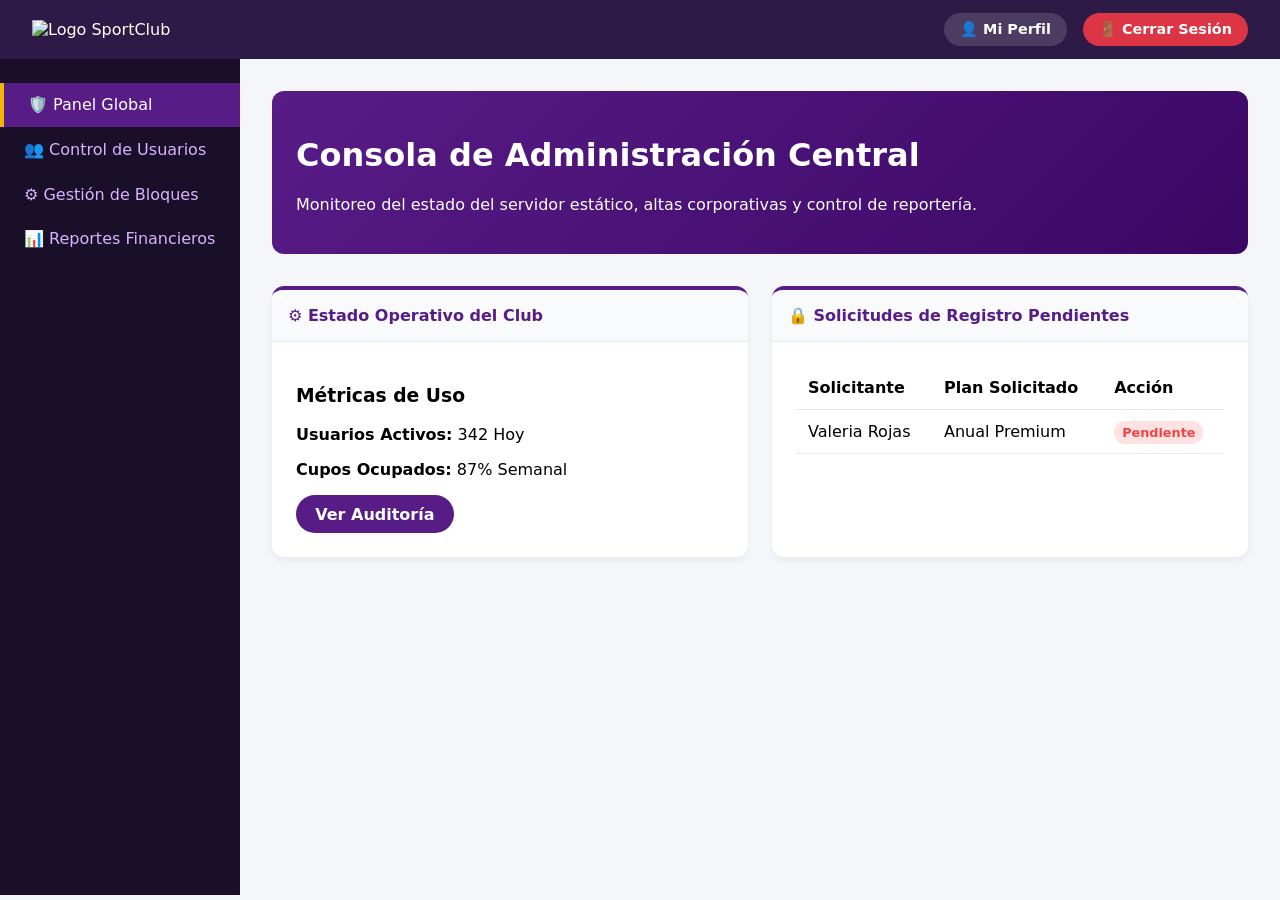
==== auth/dashboardAdmin.html @ 52561654 "creación de los dashboard de los 3 perfiles junto con sus css" ====
<!DOCTYPE html>
<html lang="es">
<head>
    <meta charset="UTF-8">
    <meta name="viewport" content="width=device-width, initial-scale=1.0">
    <title>Dashboard Administrador - SportClub</title>
    <link href="../css/dashboardAdmin.css" rel="stylesheet">
</head>
<body>

    <!-- 1. Header Obligatorio -->
    <header class="db-header">
        <div class="header-brand">
            <img src="../assets/logo_empresa_letra_v1.png" alt="Logo SportClub" class="logo-img">
        </div>
        <div class="header-actions">
            <a href="perfil.html" class="btn-header btn-profile">👤 Mi Perfil</a>
            <a href="login.html" class="btn-header btn-logout">🚪 Cerrar Sesión</a>
        </div>
    </header>

    <div class="db-container">
        <!-- 2. Navegación Obligatoria (Rol: Administrador) -->
        <nav class="db-nav">
            <ul class="nav-list">
                <li><a href="dashboardAdmin.html" class="nav-link active">🛡️ Panel Global</a></li>
                <li><a href="usuariosAdmin.html" class="nav-link">👥 Control de Usuarios</a></li>
                <li><a href="clasesAdmin.html" class="nav-link">⚙️ Gestión de Bloques</a></li>
                <li><a href="reportes.html" class="nav-link">📊 Reportes Financieros</a></li>
            </ul>
        </nav>

        <!-- 3. Layout Principal (Identidad: Morado Tecnológico) -->
        <main class="db-main">
            <div class="welcome-banner">
                <h1>Consola de Administración Central</h1>
                <p>Monitoreo del estado del servidor estático, altas corporativas y control de reportería.</p>
            </div>

            <div class="grid-content">
                <div class="card">
                    <div class="card-header">⚙️ Estado Operativo del Club</div>
                    <div class="card-body">
                        <h3>Métricas de Uso</h3>
                        <p><strong>Usuarios Activos:</strong> 342 Hoy</p>
                        <p><strong>Cupos Ocupados:</strong> 87% Semanal</p>
                        <a href="reportes.html" class="btn-primary">Ver Auditoría</a>
                    </div>
                </div>

                <div class="card">
                    <div class="card-header">🔒 Solicitudes de Registro Pendientes</div>
                    <div class="card-body">
                        <table class="data-table">
                            <thead>
                                <tr>
                                    <th>Solicitante</th>
                                    <th>Plan Solicitado</th>
                                    <th>Acción</th>
                                </tr>
                            </thead>
                            <tbody>
                                <tr>
                                    <td>Valeria Rojas</td>
                                    <td>Anual Premium</td>
                                    <td><span class="badge danger">Pendiente</span></td>
                                </tr>
                            </tbody>
                        </table>
                    </div>
                </div>
            </div>
        </main>
    </div>

</body>
</html>
---- css/dashboardAdmin.css ----
/* Base idéntica para mantener estructura base común */
body {
    margin: 0;
    font-family: system-ui, -apple-system, sans-serif;
    background-color: #f4f6f9;
}

.db-header {
    background-color: #2E1A47;
    color: white;
    padding: 0.8rem 2rem;
    display: flex;
    justify-content: space-between;
    align-items: center;
}

.logo-img { height: 40px; }
.header-actions { display: flex; gap: 1rem; }
.btn-header {
    text-decoration: none;
    color: white;
    padding: 0.5rem 1rem;
    border-radius: 20px;
    font-size: 0.9rem;
    font-weight: 600;
}
.btn-profile { background-color: rgba(255,255,255,0.15); }
.btn-logout { background-color: #dc3545; }

.db-container { display: flex; min-height: calc(100vh - 64px); }

/* Navegación - DIFERENCIACIÓN MORADO OSCURO INTENSO / CORPORATIVO */
.db-nav {
    width: 240px;
    background-color: #1a0f29; /* Súper oscuro */
    padding: 1.5rem 0;
}

.nav-list { list-style: none; padding: 0; margin: 0; }
.nav-link {
    display: block;
    color: #d8b4fe;
    padding: 0.8rem 1.5rem;
    text-decoration: none;
    font-weight: 500;
}

.nav-link:hover, .nav-link.active {
    color: white;
    background-color: #581c87; /* Morado Administrador Elitista */
    border-left: 4px solid #F2B705;
}

.db-main { flex-grow: 1; padding: 2rem; }

/* Banner con degradado morado intenso */
.welcome-banner {
    background: linear-gradient(135deg, #581c87, #3b0764);
    color: white;
    padding: 1.5rem;
    border-radius: 12px;
    margin-bottom: 2rem;
}

.grid-content {
    display: grid;
    grid-template-columns: repeat(auto-fit, minmax(300px, 1fr));
    gap: 1.5rem;
}

.card {
    background: white;
    border-radius: 12px;
    box-shadow: 0 4px 6px rgba(0,0,0,0.05);
    overflow: hidden;
    border-top: 4px solid #581c87; /* Identidad Morada */
}

.card-header {
    background-color: #f8fafc;
    padding: 1rem;
    font-weight: 700;
    color: #581c87;
    border-bottom: 1px solid #e2e8f0;
}

.card-body { padding: 1.5rem; }

/* Botón destacado Morado */
.btn-primary {
    display: inline-block;
    background-color: #581c87;
    color: white;
    padding: 0.6rem 1.2rem;
    border-radius: 20px;
    text-decoration: none;
    font-weight: 600;
}
.btn-primary:hover { background-color: #3b0764; }

.data-table { width: 100%; border-collapse: collapse; }
.data-table th, .data-table td { padding: 0.75rem; text-align: left; border-bottom: 1px solid #e2e8f0; }

.badge.danger {
    background-color: #fee2e2;
    color: #ef4444;
    padding: 0.25rem 0.5rem;
    border-radius: 12px;
    font-size: 0.8rem;
    font-weight: 600;
}
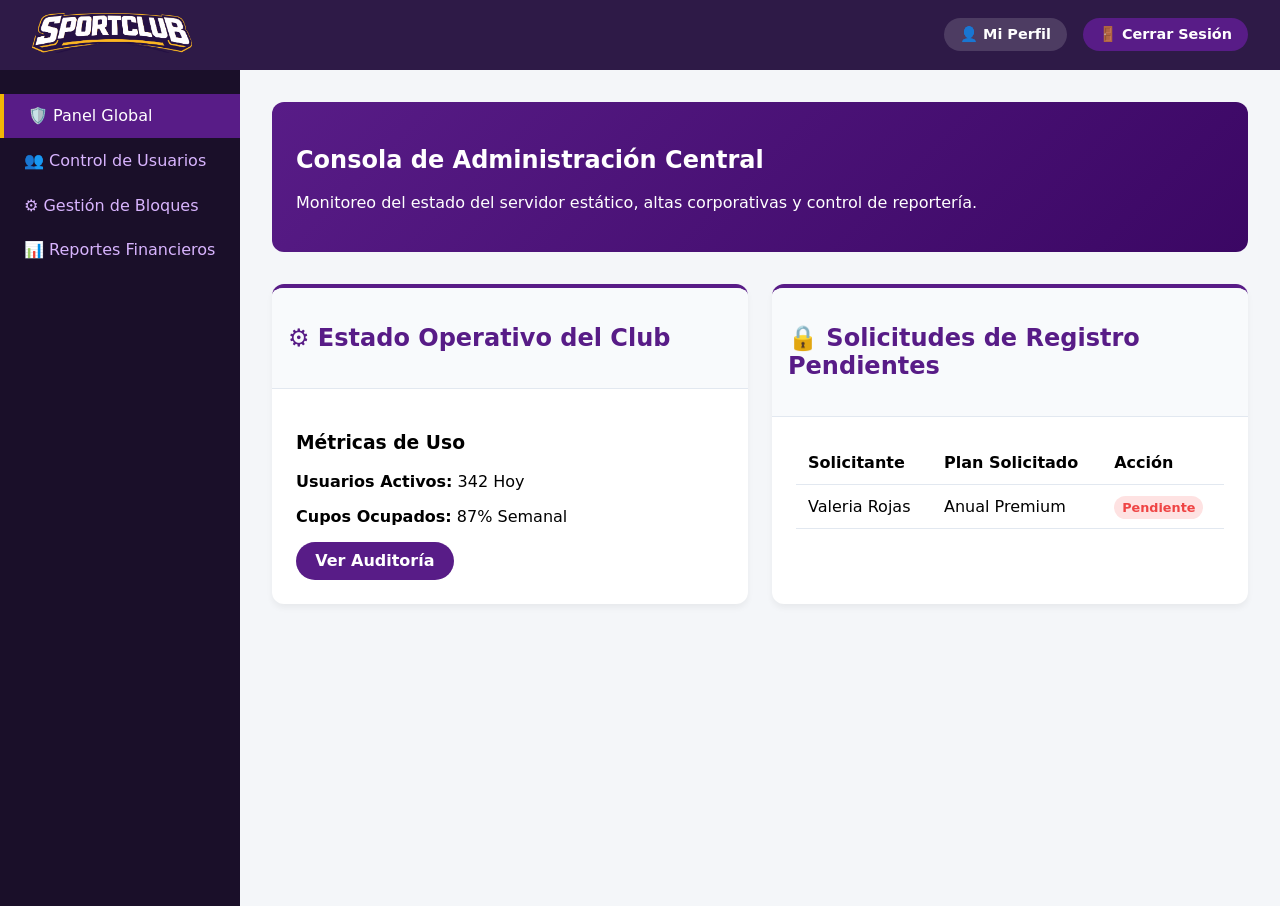
==== commit 64762466: "revisión de todo el codigo , borrando comentarios y espacios no necesarios en mi codigo" ====
--- a/auth/dashboardAdmin.html
+++ b/auth/dashboardAdmin.html
@@ -8,48 +8,51 @@
 </head>
 <body>
 
-    <!-- 1. Header Obligatorio -->
     <header class="db-header">
         <div class="header-brand">
             <img src="../assets/logo_empresa_letra_v1.png" alt="Logo SportClub" class="logo-img">
         </div>
         <div class="header-actions">
-            <a href="perfil.html" class="btn-header btn-profile">👤 Mi Perfil</a>
+            <a href="mantenimiento.html" class="btn-header btn-profile">👤 Mi Perfil</a>
             <a href="login.html" class="btn-header btn-logout">🚪 Cerrar Sesión</a>
         </div>
     </header>
 
     <div class="db-container">
-        <!-- 2. Navegación Obligatoria (Rol: Administrador) -->
         <nav class="db-nav">
             <ul class="nav-list">
                 <li><a href="dashboardAdmin.html" class="nav-link active">🛡️ Panel Global</a></li>
-                <li><a href="usuariosAdmin.html" class="nav-link">👥 Control de Usuarios</a></li>
-                <li><a href="clasesAdmin.html" class="nav-link">⚙️ Gestión de Bloques</a></li>
-                <li><a href="reportes.html" class="nav-link">📊 Reportes Financieros</a></li>
+                <li><a href="mantenimiento.html" class="nav-link">👥 Control de Usuarios</a></li>
+                <li><a href="mantenimiento.html" class="nav-link">⚙️ Gestión de Bloques</a></li>
+                <li><a href="mantenimiento.html" class="nav-link">📊 Reportes Financieros</a></li>
             </ul>
         </nav>
 
-        <!-- 3. Layout Principal (Identidad: Morado Tecnológico) -->
         <main class="db-main">
-            <div class="welcome-banner">
+            
+            <section class="welcome-banner">
                 <h1>Consola de Administración Central</h1>
                 <p>Monitoreo del estado del servidor estático, altas corporativas y control de reportería.</p>
-            </div>
+            </section>
 
             <div class="grid-content">
-                <div class="card">
-                    <div class="card-header">⚙️ Estado Operativo del Club</div>
+                
+                <article class="card">
+                    <header class="card-header">
+                        <h2>⚙️ Estado Operativo del Club</h2>
+                    </header>
                     <div class="card-body">
                         <h3>Métricas de Uso</h3>
                         <p><strong>Usuarios Activos:</strong> 342 Hoy</p>
                         <p><strong>Cupos Ocupados:</strong> 87% Semanal</p>
-                        <a href="reportes.html" class="btn-primary">Ver Auditoría</a>
+                        <a href="mantenimiento.html" class="btn-primary">Ver Auditoría</a>
                     </div>
-                </div>
+                </article>
 
-                <div class="card">
-                    <div class="card-header">🔒 Solicitudes de Registro Pendientes</div>
+                <article class="card">
+                    <header class="card-header">
+                        <h2>🔒 Solicitudes de Registro Pendientes</h2>
+                    </header>
                     <div class="card-body">
                         <table class="data-table">
                             <thead>
@@ -68,7 +71,8 @@
                             </tbody>
                         </table>
                     </div>
-                </div>
+                </article>
+
             </div>
         </main>
     </div>
--- a/css/dashboardAdmin.css
+++ b/css/dashboardAdmin.css
@@ -1,4 +1,3 @@
-/* Base idéntica para mantener estructura base común */
 body {
     margin: 0;
     font-family: system-ui, -apple-system, sans-serif;
@@ -25,14 +24,16 @@
     font-weight: 600;
 }
 .btn-profile { background-color: rgba(255,255,255,0.15); }
-.btn-logout { background-color: #dc3545; }
+.btn-profile:hover { background-color: rgba(255,255,255,0.3); }
+.btn-logout { background-color: #581c87; }
+.btn-logout:hover { background-color: #bd2130; }
 
 .db-container { display: flex; min-height: calc(100vh - 64px); }
 
-/* Navegación - DIFERENCIACIÓN MORADO OSCURO INTENSO / CORPORATIVO */
+/* Navegación  */
 .db-nav {
     width: 240px;
-    background-color: #1a0f29; /* Súper oscuro */
+    background-color: #1a0f29; 
     padding: 1.5rem 0;
 }
 
@@ -47,13 +48,13 @@
 
 .nav-link:hover, .nav-link.active {
     color: white;
-    background-color: #581c87; /* Morado Administrador Elitista */
+    background-color: #581c87;
     border-left: 4px solid #F2B705;
 }
 
 .db-main { flex-grow: 1; padding: 2rem; }
 
-/* Banner con degradado morado intenso */
+/* Banner  */
 .welcome-banner {
     background: linear-gradient(135deg, #581c87, #3b0764);
     color: white;
@@ -73,7 +74,7 @@
     border-radius: 12px;
     box-shadow: 0 4px 6px rgba(0,0,0,0.05);
     overflow: hidden;
-    border-top: 4px solid #581c87; /* Identidad Morada */
+    border-top: 4px solid #581c87; 
 }
 
 .card-header {
@@ -86,7 +87,6 @@
 
 .card-body { padding: 1.5rem; }
 
-/* Botón destacado Morado */
 .btn-primary {
     display: inline-block;
     background-color: #581c87;
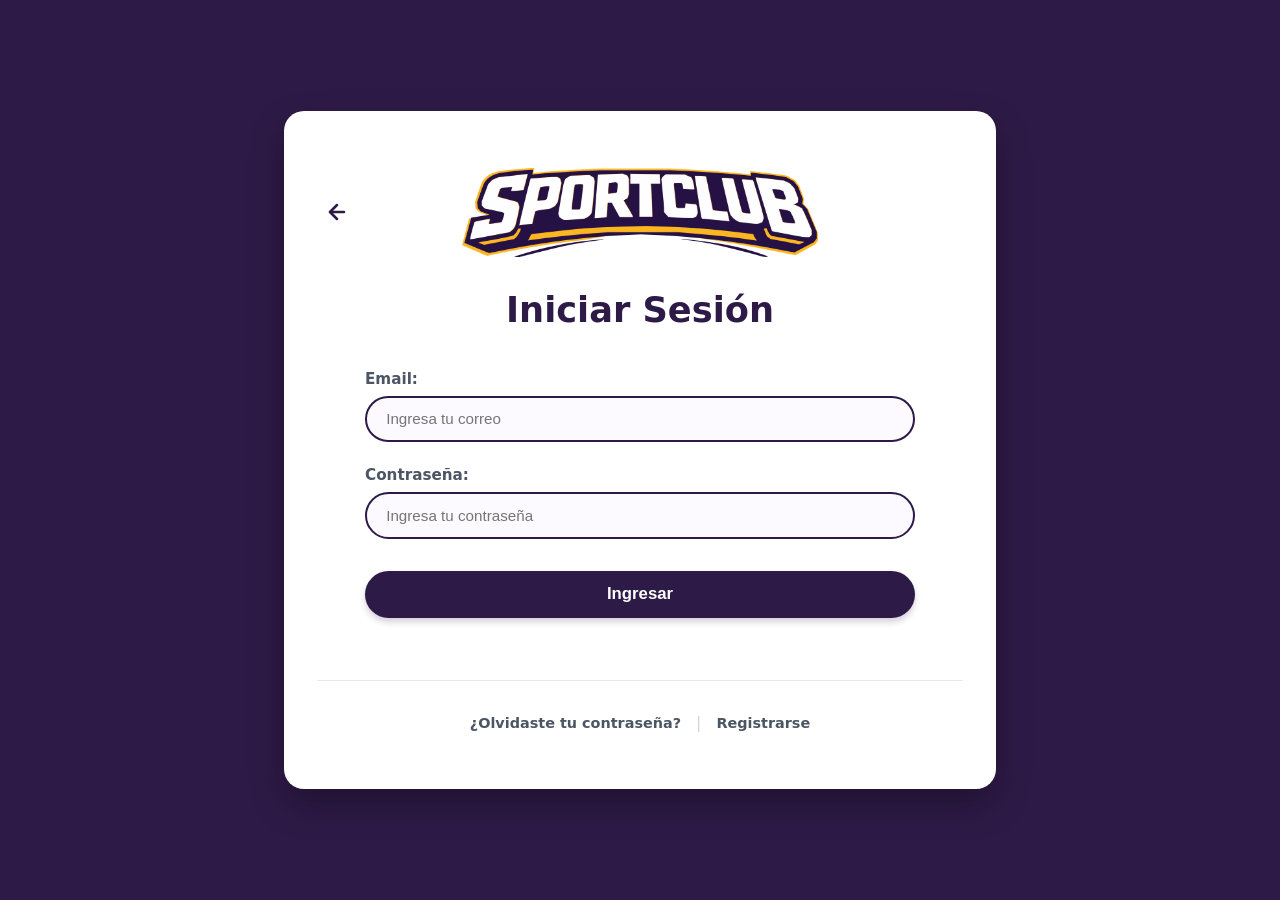
==== commit 996dbed5: "creacion de la vista para poder crear el crud del administrador" ====
--- a/auth/dashboardAdmin.html
+++ b/auth/dashboardAdmin.html
@@ -3,8 +3,13 @@
 <head>
     <meta charset="UTF-8">
     <meta name="viewport" content="width=device-width, initial-scale=1.0">
-    <title>Dashboard Administrador - SportClub</title>
+    <title>Gestión de Usuarios - SportClub</title>
     <link href="../css/dashboardAdmin.css" rel="stylesheet">
+    <script>
+        window.requiredRole = 'admin';
+    </script>
+    <script src="../js/auth-guard.js"></script>
+    <script defer src="../js/crudUsuarios.js"></script>
 </head>
 <body>
 
@@ -19,56 +24,45 @@
     </header>
 
     <div class="db-container">
+        
         <nav class="db-nav">
             <ul class="nav-list">
-                <li><a href="dashboardAdmin.html" class="nav-link active">🛡️ Panel Global</a></li>
-                <li><a href="mantenimiento.html" class="nav-link">👥 Control de Usuarios</a></li>
-                <li><a href="mantenimiento.html" class="nav-link">⚙️ Gestión de Bloques</a></li>
-                <li><a href="mantenimiento.html" class="nav-link">📊 Reportes Financieros</a></li>
+                <li><a href="dashboardAdmin.html" class="nav-link">🛡️ Panel Global</a></li>
+                <li><a href="#" class="nav-link active">👥 Usuarios</a></li>
             </ul>
         </nav>
 
         <main class="db-main">
             
             <section class="welcome-banner">
-                <h1>Consola de Administración Central</h1>
-                <p>Monitoreo del estado del servidor estático, altas corporativas y control de reportería.</p>
+                <h1>Gestión de Usuarios</h1>
+                <p>Administra los usuarios del sistema: visualiza, crea, edita y elimina registros de la base de datos de forma segura.</p>
             </section>
 
-            <div class="grid-content">
+            <div id="crudMessageContainer" class="feedback-container"></div>
+
+            <div class="grid-content full-width-grid">
                 
                 <article class="card">
-                    <header class="card-header">
-                        <h2>⚙️ Estado Operativo del Club</h2>
+                    <header class="card-header-actions">
+                        <h2>👥 Listado Maestro de Usuarios</h2>
+                        <button id="btnAbrirCrear" class="btn-primary btn-success-action">➕ Nuevo Usuario</button>
                     </header>
-                    <div class="card-body">
-                        <h3>Métricas de Uso</h3>
-                        <p><strong>Usuarios Activos:</strong> 342 Hoy</p>
-                        <p><strong>Cupos Ocupados:</strong> 87% Semanal</p>
-                        <a href="mantenimiento.html" class="btn-primary">Ver Auditoría</a>
-                    </div>
-                </article>
-
-                <article class="card">
-                    <header class="card-header">
-                        <h2>🔒 Solicitudes de Registro Pendientes</h2>
-                    </header>
+                    
                     <div class="card-body">
                         <table class="data-table">
                             <thead>
                                 <tr>
-                                    <th>Solicitante</th>
-                                    <th>Plan Solicitado</th>
-                                    <th>Acción</th>
+                                    <th>ID</th>
+                                    <th>Nombre Completo</th>
+                                    <th>Email</th>
+                                    <th>Rol</th>
+                                    <th>Fecha de Registro</th>
+                                    <th>Acciones</th>
                                 </tr>
                             </thead>
-                            <tbody>
-                                <tr>
-                                    <td>Valeria Rojas</td>
-                                    <td>Anual Premium</td>
-                                    <td><span class="badge danger">Pendiente</span></td>
-                                </tr>
-                            </tbody>
+                            <tbody id="tablaUsuariosBody">
+                                </tbody>
                         </table>
                     </div>
                 </article>
@@ -77,5 +71,59 @@
         </main>
     </div>
 
+    <div id="usuarioModal" class="modal-overlay modal-oculto">
+        <div class="modal-card">
+            <header class="modal-header">
+                <h2 id="modalTitulo">Formulario Nuevo Usuario</h2>
+                <span id="btnCerrarModal" class="btn-modal-close">&times;</span>
+            </header>
+            
+            <div class="modal-body">
+                <form id="usuarioForm" novalidate>
+                    <input type="hidden" id="crudUserId">
+
+                    <fieldset class="formulario-registro">
+                        <label for="crudFullName">Nombre Completo</label>
+                        <input type="text" id="crudFullName" placeholder="Ingresa Nombre y Apellido">
+                        <span class="field-feedback error-text" id="errorFullName"></span>
+                    </fieldset>
+
+                    <fieldset class="formulario-registro">
+                        <label for="crudEmail">Email</label>
+                        <input type="email" id="crudEmail" placeholder="correo@ejemplo.com">
+                        <span class="field-feedback error-text" id="errorEmail"></span>
+                    </fieldset>
+
+                    <fieldset class="formulario-registro">
+                        <label for="crudRole">Rol del Sistema</label>
+                        <select id="crudRole" class="select-personalizado">
+                            <option value="">-- Selecciona un Rol --</option>
+                            <option value="admin">Administrador (Admin)</option>
+                            <option value="coach">Entrenador (Coach)</option>
+                            <option value="user">Usuario (Cliente)</option>
+                        </select>
+                        <span class="field-feedback error-text" id="errorRole"></span>
+                    </fieldset>
+
+                    <fieldset class="formulario-registro" id="grupoPassword">
+                        <label for="crudPassword">Contraseña</label>
+                        <input type="password" id="crudPassword" placeholder="Mínimo 8 caracteres">
+                        <span class="field-feedback error-text" id="errorPassword"></span>
+                    </fieldset>
+
+                    <fieldset class="formulario-registro" id="grupoConfirmPassword">
+                        <label for="crudConfirmPassword">Confirmar Contraseña</label>
+                        <input type="password" id="crudConfirmPassword" placeholder="Repite la contraseña">
+                        <span class="field-feedback error-text" id="errorConfirmPassword"></span>
+                    </fieldset>
+
+                    <div class="modal-footer">
+                        <button type="submit" id="btnGuardarModal" class="btn-block">Guardar Usuario</button>
+                    </div>
+                </form>
+            </div>
+        </div>
+    </div>
+
 </body>
 </html>
--- a/css/dashboardAdmin.css
+++ b/css/dashboardAdmin.css
@@ -108,4 +108,220 @@
     border-radius: 12px;
     font-size: 0.8rem;
     font-weight: 600;
+}
+
+/* ==========================================================================
+   🛠️ EXTENSIÓN PARA EL MÓDULO DE GESTIÓN DE USUARIOS (CRUD)
+   ========================================================================== */
+
+/* Ajuste de ancho completo para la grilla cuando hay tablas grandes */
+.full-width-grid {
+    grid-template-columns: 1fr !important;
+}
+
+.card-header-actions {
+    display: flex;
+    justify-content: space-between;
+    align-items: center;
+    padding: 1.25rem 1.5rem;
+    border-bottom: 1px solid #e5e7eb;
+}
+
+.card-header-actions h2 {
+    margin: 0;
+    color: #2E1A47;
+    font-size: 1.3rem;
+}
+
+/* ➕ Botón Nuevo Usuario (Estilo Exclusivo) */
+.btn-success-action {
+    background-color: #1e7e34 !important;
+    color: #ffffff !important;
+    border: none;
+    padding: 0.6rem 1.2rem;
+    border-radius: 20px;
+    font-weight: 600;
+    cursor: pointer;
+    transition: all 0.2s ease;
+}
+
+.btn-success-action:hover {
+    background-color: #145522 !important;
+    transform: translateY(-1px);
+    box-shadow: 0 4px 8px rgba(20, 85, 34, 0.2);
+}
+
+/* ==========================================================================
+   🏷️ BADGES DE ROLES (OBLIGATORIOS POR RÚBRICA)
+   ========================================================================== */
+.badge {
+    display: inline-block;
+    padding: 0.35rem 0.75rem;
+    font-size: 0.8rem;
+    font-weight: 700;
+    border-radius: 12px;
+    text-transform: uppercase;
+    text-align: center;
+}
+
+.badge.admin {
+    background-color: #fde8e8;
+    color: #f83a3a; /* Rojo / Morado */
+    border: 1px solid #f8b4b4;
+}
+
+.badge.coach {
+    background-color: #e0f2fe;
+    color: #0369a1; /* Azul */
+    border: 1px solid #bae6fd;
+}
+
+.badge.user {
+    background-color: #e6f7ed;
+    color: #1e7e34; /* Verde */
+    border: 1px solid #c3e6cb;
+}
+
+/* ==========================================================================
+   🎛️ BOTONES DE ACCIÓN EN LA TABLA (✏️ / 🗑️)
+   ========================================================================== */
+.btn-accion {
+    padding: 6px 10px;
+    border: none;
+    border-radius: 6px;
+    cursor: pointer;
+    font-weight: 600;
+    margin-right: 6px;
+    transition: all 0.2s ease;
+}
+
+/* Editar: Amarillo/Azul según pauta */
+.btn-editar {
+    background-color: #F2B705;
+    color: #2E1A47;
+}
+
+.btn-editar:hover {
+    background-color: #d69e04;
+    transform: scale(1.05);
+}
+
+/* Eliminar: Rojo */
+.btn-eliminar {
+    background-color: #dc3545;
+    color: #ffffff;
+}
+
+.btn-eliminar:hover {
+    background-color: #bd2130;
+    transform: scale(1.05);
+}
+
+/* ==========================================================================
+   🪟 MODAL COHESIVO (OCULTO/VISIBLE)
+   ========================================================================== */
+.modal-overlay {
+    position: fixed;
+    top: 0;
+    left: 0;
+    width: 100%;
+    height: 100%;
+    background-color: rgba(46, 26, 71, 0.6); /* Fondo morado traslúcido */
+    display: flex;
+    justify-content: center;
+    align-items: center;
+    z-index: 1000;
+    transition: opacity 0.3s ease;
+}
+
+.modal-card {
+    background-color: #ffffff;
+    border-radius: 20px;
+    width: 100%;
+    max-width: 500px;
+    box-shadow: 0 20px 40px rgba(0, 0, 0, 0.4);
+    overflow: hidden;
+    animation: bajarModal 0.3s ease-out;
+}
+
+.modal-header {
+    background-color: #2E1A47;
+    color: #ffffff;
+    padding: 1.2rem 1.5rem;
+    display: flex;
+    justify-content: space-between;
+    align-items: center;
+}
+
+.modal-header h2 {
+    margin: 0;
+    font-size: 1.25rem;
+    font-weight: 700;
+}
+
+.btn-modal-close {
+    font-size: 1.8rem;
+    color: #ffffff;
+    cursor: pointer;
+    transition: color 0.2s;
+}
+
+.btn-modal-close:hover {
+    color: #F2B705;
+}
+
+.modal-body {
+    padding: 1.5rem;
+}
+
+.modal-footer {
+    margin-top: 1.5rem;
+}
+
+/* Clases de control de estado del Modal */
+.modal-oculto {
+    display: none !important;
+}
+
+@keyframes bajarModal {
+    from { transform: translateY(-50px); opacity: 0; }
+    to { transform: translateY(0); opacity: 1; }
+}
+
+/* Elementos de formulario específicos para el modal */
+.select-personalizado {
+    width: 100%;
+    padding: 0.8rem 1.2rem;
+    border: 2px solid #2E1A47;
+    border-radius: 25px;
+    font-size: 0.95rem;
+    background-color: #fcfaff;
+    color: #4b5563;
+    font-weight: 500;
+    cursor: pointer;
+}
+
+.select-personalizado:focus {
+    outline: none;
+    border-color: #F2B705;
+}
+
+/* ==========================================================================
+   🚨 ESTILOS DE VALIDACIÓN VISUAL (REQUERIDO POR PAUTA)
+   ========================================================================== */
+.registro-form input.is-invalid,
+.formulario-registro input.is-invalid,
+select.is-invalid {
+    border-color: #dc3545 !important; /* Borde rojo si hay error */
+    background-color: #fde8e8;
+}
+
+.field-feedback.error-text {
+    display: block;
+    color: #dc3545; /* Mensajes de error en rojo */
+    font-size: 0.8rem;
+    font-weight: 600;
+    margin-top: 0.4rem;
+    margin-left: 1rem;
+    min-height: 1.2rem; /* Evita saltos bruscos de diseño */
 }
